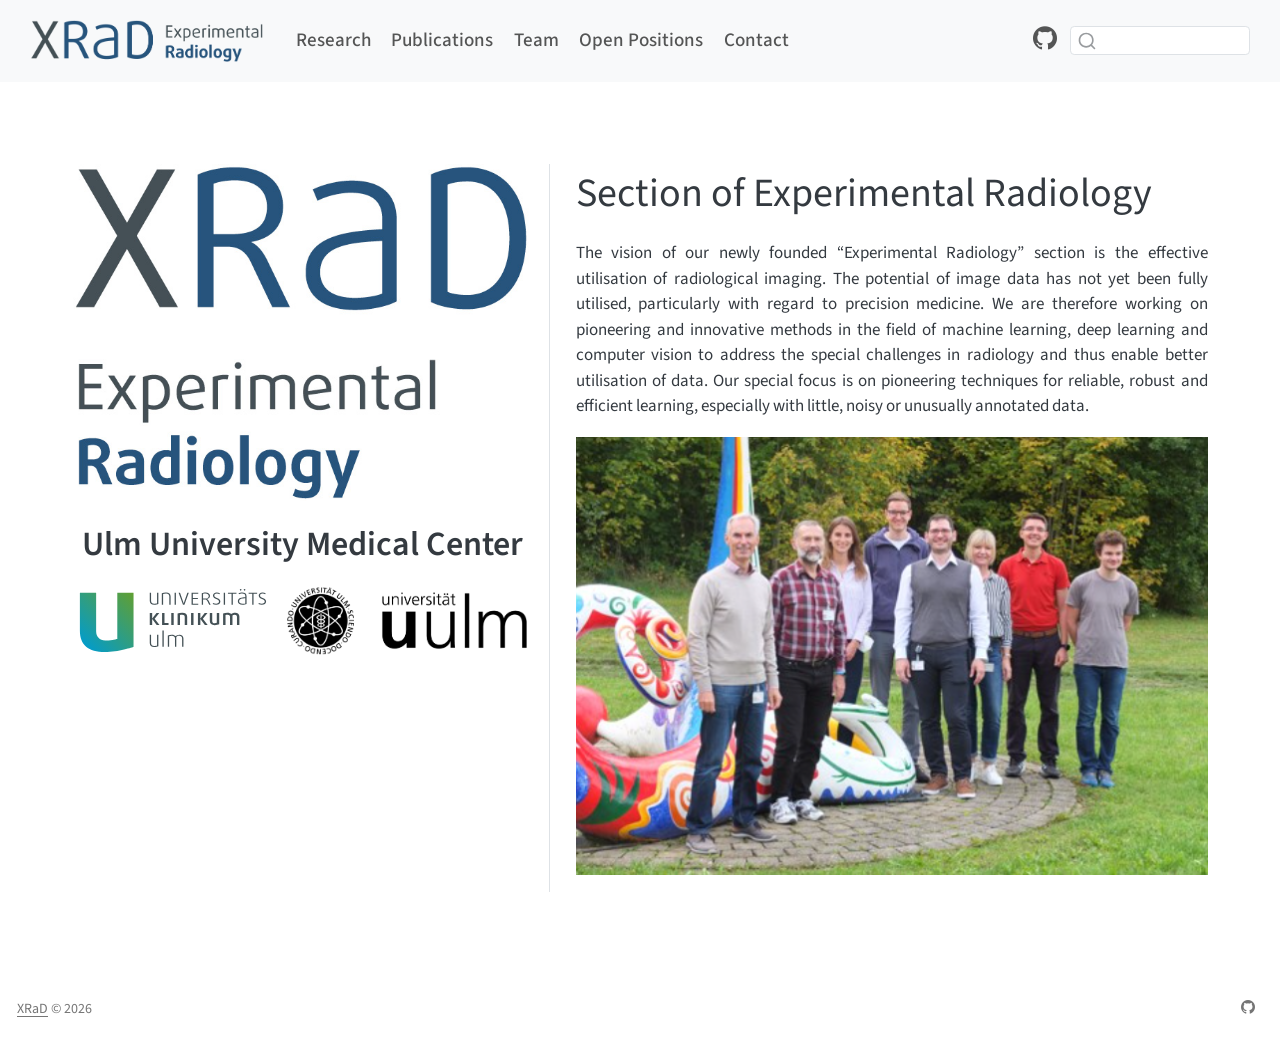
==== docs/index.html @ 1ff3e712 "Initial website" ====
<!DOCTYPE html>
<html xmlns="http://www.w3.org/1999/xhtml" lang="en" xml:lang="en"><head>

<meta charset="utf-8">
<meta name="generator" content="quarto-1.6.42">

<meta name="viewport" content="width=device-width, initial-scale=1.0, user-scalable=yes">

<meta name="author" content="XRaD">
<meta name="description" content="Group Website for the Section of Experimental Radiology from Ulm University Medical Center">

<title>Experimental Radiology</title>
<style>
code{white-space: pre-wrap;}
span.smallcaps{font-variant: small-caps;}
div.columns{display: flex; gap: min(4vw, 1.5em);}
div.column{flex: auto; overflow-x: auto;}
div.hanging-indent{margin-left: 1.5em; text-indent: -1.5em;}
ul.task-list{list-style: none;}
ul.task-list li input[type="checkbox"] {
  width: 0.8em;
  margin: 0 0.8em 0.2em -1em; /* quarto-specific, see https://github.com/quarto-dev/quarto-cli/issues/4556 */ 
  vertical-align: middle;
}
</style>


<script src="site_libs/quarto-nav/quarto-nav.js"></script>
<script src="site_libs/quarto-nav/headroom.min.js"></script>
<script src="site_libs/clipboard/clipboard.min.js"></script>
<script src="site_libs/quarto-search/autocomplete.umd.js"></script>
<script src="site_libs/quarto-search/fuse.min.js"></script>
<script src="site_libs/quarto-search/quarto-search.js"></script>
<meta name="quarto:offset" content="./">
<script src="site_libs/quarto-html/quarto.js"></script>
<script src="site_libs/quarto-html/popper.min.js"></script>
<script src="site_libs/quarto-html/tippy.umd.min.js"></script>
<link href="site_libs/quarto-html/tippy.css" rel="stylesheet">
<link href="site_libs/quarto-html/quarto-syntax-highlighting-2f5df379a58b258e96c21c0638c20c03.css" rel="stylesheet" id="quarto-text-highlighting-styles">
<script src="site_libs/bootstrap/bootstrap.min.js"></script>
<link href="site_libs/bootstrap/bootstrap-icons.css" rel="stylesheet">
<link href="site_libs/bootstrap/bootstrap-0be10a02aa56032eb6fe331f79f59765.min.css" rel="stylesheet" append-hash="true" id="quarto-bootstrap" data-mode="light">
<script id="quarto-search-options" type="application/json">{
  "location": "navbar",
  "copy-button": false,
  "collapse-after": 3,
  "panel-placement": "end",
  "type": "textbox",
  "limit": 50,
  "keyboard-shortcut": [
    "f",
    "/",
    "s"
  ],
  "language": {
    "search-no-results-text": "No results",
    "search-matching-documents-text": "matching documents",
    "search-copy-link-title": "Copy link to search",
    "search-hide-matches-text": "Hide additional matches",
    "search-more-match-text": "more match in this document",
    "search-more-matches-text": "more matches in this document",
    "search-clear-button-title": "Clear",
    "search-text-placeholder": "",
    "search-detached-cancel-button-title": "Cancel",
    "search-submit-button-title": "Submit",
    "search-label": "Search"
  }
}</script>


<link rel="stylesheet" href="styles.css">
<meta property="og:title" content="Experimental Radiology">
<meta property="og:image" content="files/images/XRAD_hoch_E_RGB.jpg">
<meta property="og:site_name" content="Experimental Radiology">
<meta name="twitter:title" content="Experimental Radiology">
<meta name="twitter:image" content="files/images/XRAD_hoch_E_RGB.jpg">
<meta name="twitter:card" content="summary_large_image">
</head>

<body class="nav-fixed">

<div id="quarto-search-results"></div>
  <header id="quarto-header" class="headroom fixed-top">
    <nav class="navbar navbar-expand-lg " data-bs-theme="dark">
      <div class="navbar-container container-fluid">
      <div class="navbar-brand-container mx-auto">
    <a href="./index.html" class="navbar-brand navbar-brand-logo">
    <img src="./files/images/XRAD_quer_E_RGB.png" alt="XRaD group logo" class="navbar-logo">
    </a>
  </div>
            <div id="quarto-search" class="" title="Search"></div>
          <button class="navbar-toggler" type="button" data-bs-toggle="collapse" data-bs-target="#navbarCollapse" aria-controls="navbarCollapse" role="menu" aria-expanded="false" aria-label="Toggle navigation" onclick="if (window.quartoToggleHeadroom) { window.quartoToggleHeadroom(); }">
  <span class="navbar-toggler-icon"></span>
</button>
          <div class="collapse navbar-collapse" id="navbarCollapse">
            <ul class="navbar-nav navbar-nav-scroll me-auto">
  <li class="nav-item">
    <a class="nav-link" href="./research.html"> 
<span class="menu-text">Research</span></a>
  </li>  
  <li class="nav-item">
    <a class="nav-link" href="./publications.html"> 
<span class="menu-text">Publications</span></a>
  </li>  
  <li class="nav-item">
    <a class="nav-link" href="./people.html"> 
<span class="menu-text">Team</span></a>
  </li>  
  <li class="nav-item">
    <a class="nav-link" href="./open_positions.html"> 
<span class="menu-text">Open Positions</span></a>
  </li>  
  <li class="nav-item">
    <a class="nav-link" href="./contact.html"> 
<span class="menu-text">Contact</span></a>
  </li>  
</ul>
            <ul class="navbar-nav navbar-nav-scroll ms-auto">
  <li class="nav-item compact">
    <a class="nav-link" href="https://github.com/XRad-Ulm" target="_blank"> <i class="bi bi-github" role="img">
</i> 
<span class="menu-text"></span></a>
  </li>  
</ul>
          </div> <!-- /navcollapse -->
            <div class="quarto-navbar-tools">
</div>
      </div> <!-- /container-fluid -->
    </nav>
</header>
<!-- content -->
<div id="quarto-content" class="quarto-container page-columns page-rows-contents page-layout-full page-navbar">
<!-- sidebar -->
<!-- margin-sidebar -->
    
<!-- main -->
<main class="content column-page" id="quarto-document-content">




<div class="quarto-about-trestles column-page">
  <div class="about-entity">
    <img src="files/images/XRAD_hoch_E_RGB.jpg" class="about-image
  rounded " style="width: 100%;">
<header id="title-block-header" class="quarto-title-block default">
<div class="quarto-title">
<h1 class="title">Ulm University Medical Center</h1>
</div>
<div class="quarto-title-meta column-page">
  </div>
</header>
    <div class="about-links">
  <a href="https://www.uniklinik-ulm.de/radiologie-diagnostische-und-interventionelle/schwerpunkte-sektionen/sektion-experimentelle-radiologie.html" class="about-link" rel="" target="_blank">
    <i class="bi bi-hospital"></i>
     <span class="about-link-text">Clinic</span>
  </a>
  <a href="https://www.uni-ulm.de/en/" class="about-link" rel="" target="_blank">
    <i class="bi bi-book"></i>
     <span class="about-link-text">University</span>
  </a>
</div>
  </div>
  <div class="about-contents"><div id="hero-heading">
<p><span style="font-size: 40px;">Section of Experimental Radiology</span></p>
<p>The vision of our newly founded “Experimental Radiology” section is the effective utilisation of radiological imaging. The potential of image data has not yet been fully utilised, particularly with regard to precision medicine. We are therefore working on pioneering and innovative methods in the field of machine learning, deep learning and computer vision to address the special challenges in radiology and thus enable better utilisation of data. Our special focus is on pioneering techniques for reliable, robust and efficient learning, especially with little, noisy or unusually annotated data.</p>
<p><img src="files/images/group_photo.png" class="img-fluid" style="width:100.0%"></p>
</div></div>
</div>





</main> <!-- /main -->
<script id="quarto-html-after-body" type="application/javascript">
window.document.addEventListener("DOMContentLoaded", function (event) {
  const toggleBodyColorMode = (bsSheetEl) => {
    const mode = bsSheetEl.getAttribute("data-mode");
    const bodyEl = window.document.querySelector("body");
    if (mode === "dark") {
      bodyEl.classList.add("quarto-dark");
      bodyEl.classList.remove("quarto-light");
    } else {
      bodyEl.classList.add("quarto-light");
      bodyEl.classList.remove("quarto-dark");
    }
  }
  const toggleBodyColorPrimary = () => {
    const bsSheetEl = window.document.querySelector("link#quarto-bootstrap");
    if (bsSheetEl) {
      toggleBodyColorMode(bsSheetEl);
    }
  }
  toggleBodyColorPrimary();  
  const isCodeAnnotation = (el) => {
    for (const clz of el.classList) {
      if (clz.startsWith('code-annotation-')) {                     
        return true;
      }
    }
    return false;
  }
  const onCopySuccess = function(e) {
    // button target
    const button = e.trigger;
    // don't keep focus
    button.blur();
    // flash "checked"
    button.classList.add('code-copy-button-checked');
    var currentTitle = button.getAttribute("title");
    button.setAttribute("title", "Copied!");
    let tooltip;
    if (window.bootstrap) {
      button.setAttribute("data-bs-toggle", "tooltip");
      button.setAttribute("data-bs-placement", "left");
      button.setAttribute("data-bs-title", "Copied!");
      tooltip = new bootstrap.Tooltip(button, 
        { trigger: "manual", 
          customClass: "code-copy-button-tooltip",
          offset: [0, -8]});
      tooltip.show();    
    }
    setTimeout(function() {
      if (tooltip) {
        tooltip.hide();
        button.removeAttribute("data-bs-title");
        button.removeAttribute("data-bs-toggle");
        button.removeAttribute("data-bs-placement");
      }
      button.setAttribute("title", currentTitle);
      button.classList.remove('code-copy-button-checked');
    }, 1000);
    // clear code selection
    e.clearSelection();
  }
  const getTextToCopy = function(trigger) {
      const codeEl = trigger.previousElementSibling.cloneNode(true);
      for (const childEl of codeEl.children) {
        if (isCodeAnnotation(childEl)) {
          childEl.remove();
        }
      }
      return codeEl.innerText;
  }
  const clipboard = new window.ClipboardJS('.code-copy-button:not([data-in-quarto-modal])', {
    text: getTextToCopy
  });
  clipboard.on('success', onCopySuccess);
  if (window.document.getElementById('quarto-embedded-source-code-modal')) {
    const clipboardModal = new window.ClipboardJS('.code-copy-button[data-in-quarto-modal]', {
      text: getTextToCopy,
      container: window.document.getElementById('quarto-embedded-source-code-modal')
    });
    clipboardModal.on('success', onCopySuccess);
  }
    var localhostRegex = new RegExp(/^(?:http|https):\/\/localhost\:?[0-9]*\//);
    var mailtoRegex = new RegExp(/^mailto:/);
      var filterRegex = new RegExp('/' + window.location.host + '/');
    var isInternal = (href) => {
        return filterRegex.test(href) || localhostRegex.test(href) || mailtoRegex.test(href);
    }
    // Inspect non-navigation links and adorn them if external
 	var links = window.document.querySelectorAll('a[href]:not(.nav-link):not(.navbar-brand):not(.toc-action):not(.sidebar-link):not(.sidebar-item-toggle):not(.pagination-link):not(.no-external):not([aria-hidden]):not(.dropdown-item):not(.quarto-navigation-tool):not(.about-link)');
    for (var i=0; i<links.length; i++) {
      const link = links[i];
      if (!isInternal(link.href)) {
        // undo the damage that might have been done by quarto-nav.js in the case of
        // links that we want to consider external
        if (link.dataset.originalHref !== undefined) {
          link.href = link.dataset.originalHref;
        }
          // target, if specified
          link.setAttribute("target", "_blank");
          if (link.getAttribute("rel") === null) {
            link.setAttribute("rel", "noopener");
          }
      }
    }
  function tippyHover(el, contentFn, onTriggerFn, onUntriggerFn) {
    const config = {
      allowHTML: true,
      maxWidth: 500,
      delay: 100,
      arrow: false,
      appendTo: function(el) {
          return el.parentElement;
      },
      interactive: true,
      interactiveBorder: 10,
      theme: 'quarto',
      placement: 'bottom-start',
    };
    if (contentFn) {
      config.content = contentFn;
    }
    if (onTriggerFn) {
      config.onTrigger = onTriggerFn;
    }
    if (onUntriggerFn) {
      config.onUntrigger = onUntriggerFn;
    }
    window.tippy(el, config); 
  }
  const noterefs = window.document.querySelectorAll('a[role="doc-noteref"]');
  for (var i=0; i<noterefs.length; i++) {
    const ref = noterefs[i];
    tippyHover(ref, function() {
      // use id or data attribute instead here
      let href = ref.getAttribute('data-footnote-href') || ref.getAttribute('href');
      try { href = new URL(href).hash; } catch {}
      const id = href.replace(/^#\/?/, "");
      const note = window.document.getElementById(id);
      if (note) {
        return note.innerHTML;
      } else {
        return "";
      }
    });
  }
  const xrefs = window.document.querySelectorAll('a.quarto-xref');
  const processXRef = (id, note) => {
    // Strip column container classes
    const stripColumnClz = (el) => {
      el.classList.remove("page-full", "page-columns");
      if (el.children) {
        for (const child of el.children) {
          stripColumnClz(child);
        }
      }
    }
    stripColumnClz(note)
    if (id === null || id.startsWith('sec-')) {
      // Special case sections, only their first couple elements
      const container = document.createElement("div");
      if (note.children && note.children.length > 2) {
        container.appendChild(note.children[0].cloneNode(true));
        for (let i = 1; i < note.children.length; i++) {
          const child = note.children[i];
          if (child.tagName === "P" && child.innerText === "") {
            continue;
          } else {
            container.appendChild(child.cloneNode(true));
            break;
          }
        }
        if (window.Quarto?.typesetMath) {
          window.Quarto.typesetMath(container);
        }
        return container.innerHTML
      } else {
        if (window.Quarto?.typesetMath) {
          window.Quarto.typesetMath(note);
        }
        return note.innerHTML;
      }
    } else {
      // Remove any anchor links if they are present
      const anchorLink = note.querySelector('a.anchorjs-link');
      if (anchorLink) {
        anchorLink.remove();
      }
      if (window.Quarto?.typesetMath) {
        window.Quarto.typesetMath(note);
      }
      if (note.classList.contains("callout")) {
        return note.outerHTML;
      } else {
        return note.innerHTML;
      }
    }
  }
  for (var i=0; i<xrefs.length; i++) {
    const xref = xrefs[i];
    tippyHover(xref, undefined, function(instance) {
      instance.disable();
      let url = xref.getAttribute('href');
      let hash = undefined; 
      if (url.startsWith('#')) {
        hash = url;
      } else {
        try { hash = new URL(url).hash; } catch {}
      }
      if (hash) {
        const id = hash.replace(/^#\/?/, "");
        const note = window.document.getElementById(id);
        if (note !== null) {
          try {
            const html = processXRef(id, note.cloneNode(true));
            instance.setContent(html);
          } finally {
            instance.enable();
            instance.show();
          }
        } else {
          // See if we can fetch this
          fetch(url.split('#')[0])
          .then(res => res.text())
          .then(html => {
            const parser = new DOMParser();
            const htmlDoc = parser.parseFromString(html, "text/html");
            const note = htmlDoc.getElementById(id);
            if (note !== null) {
              const html = processXRef(id, note);
              instance.setContent(html);
            } 
          }).finally(() => {
            instance.enable();
            instance.show();
          });
        }
      } else {
        // See if we can fetch a full url (with no hash to target)
        // This is a special case and we should probably do some content thinning / targeting
        fetch(url)
        .then(res => res.text())
        .then(html => {
          const parser = new DOMParser();
          const htmlDoc = parser.parseFromString(html, "text/html");
          const note = htmlDoc.querySelector('main.content');
          if (note !== null) {
            // This should only happen for chapter cross references
            // (since there is no id in the URL)
            // remove the first header
            if (note.children.length > 0 && note.children[0].tagName === "HEADER") {
              note.children[0].remove();
            }
            const html = processXRef(null, note);
            instance.setContent(html);
          } 
        }).finally(() => {
          instance.enable();
          instance.show();
        });
      }
    }, function(instance) {
    });
  }
      let selectedAnnoteEl;
      const selectorForAnnotation = ( cell, annotation) => {
        let cellAttr = 'data-code-cell="' + cell + '"';
        let lineAttr = 'data-code-annotation="' +  annotation + '"';
        const selector = 'span[' + cellAttr + '][' + lineAttr + ']';
        return selector;
      }
      const selectCodeLines = (annoteEl) => {
        const doc = window.document;
        const targetCell = annoteEl.getAttribute("data-target-cell");
        const targetAnnotation = annoteEl.getAttribute("data-target-annotation");
        const annoteSpan = window.document.querySelector(selectorForAnnotation(targetCell, targetAnnotation));
        const lines = annoteSpan.getAttribute("data-code-lines").split(",");
        const lineIds = lines.map((line) => {
          return targetCell + "-" + line;
        })
        let top = null;
        let height = null;
        let parent = null;
        if (lineIds.length > 0) {
            //compute the position of the single el (top and bottom and make a div)
            const el = window.document.getElementById(lineIds[0]);
            top = el.offsetTop;
            height = el.offsetHeight;
            parent = el.parentElement.parentElement;
          if (lineIds.length > 1) {
            const lastEl = window.document.getElementById(lineIds[lineIds.length - 1]);
            const bottom = lastEl.offsetTop + lastEl.offsetHeight;
            height = bottom - top;
          }
          if (top !== null && height !== null && parent !== null) {
            // cook up a div (if necessary) and position it 
            let div = window.document.getElementById("code-annotation-line-highlight");
            if (div === null) {
              div = window.document.createElement("div");
              div.setAttribute("id", "code-annotation-line-highlight");
              div.style.position = 'absolute';
              parent.appendChild(div);
            }
            div.style.top = top - 2 + "px";
            div.style.height = height + 4 + "px";
            div.style.left = 0;
            let gutterDiv = window.document.getElementById("code-annotation-line-highlight-gutter");
            if (gutterDiv === null) {
              gutterDiv = window.document.createElement("div");
              gutterDiv.setAttribute("id", "code-annotation-line-highlight-gutter");
              gutterDiv.style.position = 'absolute';
              const codeCell = window.document.getElementById(targetCell);
              const gutter = codeCell.querySelector('.code-annotation-gutter');
              gutter.appendChild(gutterDiv);
            }
            gutterDiv.style.top = top - 2 + "px";
            gutterDiv.style.height = height + 4 + "px";
          }
          selectedAnnoteEl = annoteEl;
        }
      };
      const unselectCodeLines = () => {
        const elementsIds = ["code-annotation-line-highlight", "code-annotation-line-highlight-gutter"];
        elementsIds.forEach((elId) => {
          const div = window.document.getElementById(elId);
          if (div) {
            div.remove();
          }
        });
        selectedAnnoteEl = undefined;
      };
        // Handle positioning of the toggle
    window.addEventListener(
      "resize",
      throttle(() => {
        elRect = undefined;
        if (selectedAnnoteEl) {
          selectCodeLines(selectedAnnoteEl);
        }
      }, 10)
    );
    function throttle(fn, ms) {
    let throttle = false;
    let timer;
      return (...args) => {
        if(!throttle) { // first call gets through
            fn.apply(this, args);
            throttle = true;
        } else { // all the others get throttled
            if(timer) clearTimeout(timer); // cancel #2
            timer = setTimeout(() => {
              fn.apply(this, args);
              timer = throttle = false;
            }, ms);
        }
      };
    }
      // Attach click handler to the DT
      const annoteDls = window.document.querySelectorAll('dt[data-target-cell]');
      for (const annoteDlNode of annoteDls) {
        annoteDlNode.addEventListener('click', (event) => {
          const clickedEl = event.target;
          if (clickedEl !== selectedAnnoteEl) {
            unselectCodeLines();
            const activeEl = window.document.querySelector('dt[data-target-cell].code-annotation-active');
            if (activeEl) {
              activeEl.classList.remove('code-annotation-active');
            }
            selectCodeLines(clickedEl);
            clickedEl.classList.add('code-annotation-active');
          } else {
            // Unselect the line
            unselectCodeLines();
            clickedEl.classList.remove('code-annotation-active');
          }
        });
      }
  const findCites = (el) => {
    const parentEl = el.parentElement;
    if (parentEl) {
      const cites = parentEl.dataset.cites;
      if (cites) {
        return {
          el,
          cites: cites.split(' ')
        };
      } else {
        return findCites(el.parentElement)
      }
    } else {
      return undefined;
    }
  };
  var bibliorefs = window.document.querySelectorAll('a[role="doc-biblioref"]');
  for (var i=0; i<bibliorefs.length; i++) {
    const ref = bibliorefs[i];
    const citeInfo = findCites(ref);
    if (citeInfo) {
      tippyHover(citeInfo.el, function() {
        var popup = window.document.createElement('div');
        citeInfo.cites.forEach(function(cite) {
          var citeDiv = window.document.createElement('div');
          citeDiv.classList.add('hanging-indent');
          citeDiv.classList.add('csl-entry');
          var biblioDiv = window.document.getElementById('ref-' + cite);
          if (biblioDiv) {
            citeDiv.innerHTML = biblioDiv.innerHTML;
          }
          popup.appendChild(citeDiv);
        });
        return popup.innerHTML;
      });
    }
  }
});
</script>
</div> <!-- /content -->
<footer class="footer">
  <div class="nav-footer">
    <div class="nav-footer-left">
<a href="https://github.com/XRad-Ulm">XRaD</a> ©
<script>document.write(new Date().getFullYear())</script>
</div>   
    <div class="nav-footer-center">
      &nbsp;
    </div>
    <div class="nav-footer-right">
      <ul class="footer-items list-unstyled">
    <li class="nav-item compact">
    <a class="nav-link" href="https://github.com/XRad-Ulm" target="_blank">
      <i class="bi bi-github" role="img">
</i> 
    </a>
  </li>  
</ul>
    </div>
  </div>
</footer>




</body></html>
---- docs/site_libs/quarto-html/tippy.css ----
.tippy-box[data-animation=fade][data-state=hidden]{opacity:0}[data-tippy-root]{max-width:calc(100vw - 10px)}.tippy-box{position:relative;background-color:#333;color:#fff;border-radius:4px;font-size:14px;line-height:1.4;white-space:normal;outline:0;transition-property:transform,visibility,opacity}.tippy-box[data-placement^=top]>.tippy-arrow{bottom:0}.tippy-box[data-placement^=top]>.tippy-arrow:before{bottom:-7px;left:0;border-width:8px 8px 0;border-top-color:initial;transform-origin:center top}.tippy-box[data-placement^=bottom]>.tippy-arrow{top:0}.tippy-box[data-placement^=bottom]>.tippy-arrow:before{top:-7px;left:0;border-width:0 8px 8px;border-bottom-color:initial;transform-origin:center bottom}.tippy-box[data-placement^=left]>.tippy-arrow{right:0}.tippy-box[data-placement^=left]>.tippy-arrow:before{border-width:8px 0 8px 8px;border-left-color:initial;right:-7px;transform-origin:center left}.tippy-box[data-placement^=right]>.tippy-arrow{left:0}.tippy-box[data-placement^=right]>.tippy-arrow:before{left:-7px;border-width:8px 8px 8px 0;border-right-color:initial;transform-origin:center right}.tippy-box[data-inertia][data-state=visible]{transition-timing-function:cubic-bezier(.54,1.5,.38,1.11)}.tippy-arrow{width:16px;height:16px;color:#333}.tippy-arrow:before{content:"";position:absolute;border-color:transparent;border-style:solid}.tippy-content{position:relative;padding:5px 9px;z-index:1}
---- docs/site_libs/quarto-html/quarto-syntax-highlighting-2f5df379a58b258e96c21c0638c20c03.css ----
/* quarto syntax highlight colors */
:root {
  --quarto-hl-ot-color: #003B4F;
  --quarto-hl-at-color: #657422;
  --quarto-hl-ss-color: #20794D;
  --quarto-hl-an-color: #5E5E5E;
  --quarto-hl-fu-color: #4758AB;
  --quarto-hl-st-color: #20794D;
  --quarto-hl-cf-color: #003B4F;
  --quarto-hl-op-color: #5E5E5E;
  --quarto-hl-er-color: #AD0000;
  --quarto-hl-bn-color: #AD0000;
  --quarto-hl-al-color: #AD0000;
  --quarto-hl-va-color: #111111;
  --quarto-hl-bu-color: inherit;
  --quarto-hl-ex-color: inherit;
  --quarto-hl-pp-color: #AD0000;
  --quarto-hl-in-color: #5E5E5E;
  --quarto-hl-vs-color: #20794D;
  --quarto-hl-wa-color: #5E5E5E;
  --quarto-hl-do-color: #5E5E5E;
  --quarto-hl-im-color: #00769E;
  --quarto-hl-ch-color: #20794D;
  --quarto-hl-dt-color: #AD0000;
  --quarto-hl-fl-color: #AD0000;
  --quarto-hl-co-color: #5E5E5E;
  --quarto-hl-cv-color: #5E5E5E;
  --quarto-hl-cn-color: #8f5902;
  --quarto-hl-sc-color: #5E5E5E;
  --quarto-hl-dv-color: #AD0000;
  --quarto-hl-kw-color: #003B4F;
}

/* other quarto variables */
:root {
  --quarto-font-monospace: SFMono-Regular, Menlo, Monaco, Consolas, "Liberation Mono", "Courier New", monospace;
}

pre > code.sourceCode > span {
  color: #003B4F;
}

code span {
  color: #003B4F;
}

code.sourceCode > span {
  color: #003B4F;
}

div.sourceCode,
div.sourceCode pre.sourceCode {
  color: #003B4F;
}

code span.ot {
  color: #003B4F;
  font-style: inherit;
}

code span.at {
  color: #657422;
  font-style: inherit;
}

code span.ss {
  color: #20794D;
  font-style: inherit;
}

code span.an {
  color: #5E5E5E;
  font-style: inherit;
}

code span.fu {
  color: #4758AB;
  font-style: inherit;
}

code span.st {
  color: #20794D;
  font-style: inherit;
}

code span.cf {
  color: #003B4F;
  font-weight: bold;
  font-style: inherit;
}

code span.op {
  color: #5E5E5E;
  font-style: inherit;
}

code span.er {
  color: #AD0000;
  font-style: inherit;
}

code span.bn {
  color: #AD0000;
  font-style: inherit;
}

code span.al {
  color: #AD0000;
  font-style: inherit;
}

code span.va {
  color: #111111;
  font-style: inherit;
}

code span.bu {
  font-style: inherit;
}

code span.ex {
  font-style: inherit;
}

code span.pp {
  color: #AD0000;
  font-style: inherit;
}

code span.in {
  color: #5E5E5E;
  font-style: inherit;
}

code span.vs {
  color: #20794D;
  font-style: inherit;
}

code span.wa {
  color: #5E5E5E;
  font-style: italic;
}

code span.do {
  color: #5E5E5E;
  font-style: italic;
}

code span.im {
  color: #00769E;
  font-style: inherit;
}

code span.ch {
  color: #20794D;
  font-style: inherit;
}

code span.dt {
  color: #AD0000;
  font-style: inherit;
}

code span.fl {
  color: #AD0000;
  font-style: inherit;
}

code span.co {
  color: #5E5E5E;
  font-style: inherit;
}

code span.cv {
  color: #5E5E5E;
  font-style: italic;
}

code span.cn {
  color: #8f5902;
  font-style: inherit;
}

code span.sc {
  color: #5E5E5E;
  font-style: inherit;
}

code span.dv {
  color: #AD0000;
  font-style: inherit;
}

code span.kw {
  color: #003B4F;
  font-weight: bold;
  font-style: inherit;
}

.prevent-inlining {
  content: "</";
}

/*# sourceMappingURL=35eb38a806ee71ea6d2563be2308c832.css.map */
---- docs/styles.css ----
/* css styles */

/* Navbar sizing: bigger overall, logo bigger than text */
#quarto-header .navbar {
  padding-top: 0.85rem;
  padding-bottom: 0.85rem;
}

#quarto-header .navbar-logo {
  max-height: 42px !important;
  min-height: 32px !important;
  width: auto;
}

#quarto-header .navbar-nav .nav-link {
  font-size: 1.12rem;
  font-weight: 500;
  padding-top: 0.5rem;
  padding-bottom: 0.5rem;
}

#quarto-header .navbar-nav-scroll.ms-auto .bi {
  font-size: 1.4rem;
}

#quarto-header .quarto-navbar-tools .bi {
  font-size: 1.15rem;
}

/* Homepage hero: justify the intro paragraph so lines align evenly */
#hero-heading > p {
  text-align: justify;
  text-justify: inter-word;
}

/* Homepage hero: bigger Clinic / University links */
.quarto-about-trestles .about-link {
  font-size: 1.05rem;
  padding: 0.6em 1em;
}

.quarto-about-trestles .about-link i.bi {
  font-size: 1.35rem;
  margin-right: 0.35em;
}

/* Homepage hero: swap the Clinic / University icon+text pills for the
   actual affiliation logos, scoped by href. */
.about-entity a.about-link[href*="uniklinik-ulm.de"],
.about-entity a.about-link[href*="uni-ulm.de/en"] {
  border: none;
  padding: 0.3em 0.2em;
}

.about-entity a.about-link[href*="uniklinik-ulm.de"] i.bi,
.about-entity a.about-link[href*="uniklinik-ulm.de"] .about-link-text,
.about-entity a.about-link[href*="uni-ulm.de/en"] i.bi,
.about-entity a.about-link[href*="uni-ulm.de/en"] .about-link-text {
  display: none;
}

.about-entity a.about-link[href*="uniklinik-ulm.de"]::before {
  content: "";
  display: inline-block;
  width: 190px;
  height: 68px;
  background-image: url("files/images/Universitätsklinikum_Ulm_logo.svg");
  background-repeat: no-repeat;
  background-position: left center;
  background-size: contain;
}

.about-entity a.about-link[href*="uni-ulm.de/en"]::before {
  content: "";
  display: inline-block;
  width: 240px;
  height: 68px;
  background-image: url("files/images/Logo_uulm_Vorlage_100mm_schwarz.webp");
  background-repeat: no-repeat;
  background-position: left center;
  background-size: contain;
}

.about-entity a.about-link[href*="uniklinik-ulm.de"]:hover::before,
.about-entity a.about-link[href*="uni-ulm.de/en"]:hover::before {
  opacity: 0.75;
}

/* Team page cards */
.team-card {
  text-align: center;
  margin-bottom: 2rem;
  padding: 1.25rem 1rem;
  border-radius: 0.75rem;
  box-shadow: 0 2px 10px rgba(0, 0, 0, 0.1);
  transition: box-shadow 0.2s ease;
}

.team-card:hover {
  box-shadow: 0 6px 18px rgba(0, 0, 0, 0.16);
}

.team-card p {
  margin-bottom: 0.2rem;
}

.team-card img {
  width: 100%;
  aspect-ratio: 1 / 1;
  object-fit: cover;
  border-radius: 0.5rem;
  margin-bottom: 0.35rem;
}

.team-name {
  display: block;
  font-size: 1.35rem;
  font-weight: 700;
}

.team-role {
  display: block;
  font-size: 0.9rem;
  font-weight: 400;
  color: #6c757d;
  text-transform: uppercase;
  letter-spacing: 0.03em;
}

.team-card p:last-child {
  font-size: 1.25rem;
  margin-bottom: 0;
}

.team-card p:last-child a {
  display: inline-block;
  margin: 0 0.4rem;
  color: inherit;
  text-decoration: none;
}

.team-card p:last-child a:hover {
  color: #2780e3;
}

/* Research page cards */
.research-intro {
  display: block;
  font-size: 1.1rem;
  color: #495057;
  margin-bottom: 2rem;
  max-width: 60rem;
}

.research-card {
  margin-bottom: 2rem;
  padding: 1.25rem;
  border-radius: 0.75rem;
  box-shadow: 0 2px 10px rgba(0, 0, 0, 0.1);
  transition: box-shadow 0.2s ease;
}

.research-card:hover {
  box-shadow: 0 6px 18px rgba(0, 0, 0, 0.16);
}

.research-card img {
  width: 100%;
  aspect-ratio: 16 / 9;
  object-fit: cover;
  border-radius: 0.5rem;
  margin-bottom: 0.75rem;
}

/* Diagrams: show the whole image inside the 16:9 frame instead of cropping */
.research-card img.img-contain {
  object-fit: contain;
  background-color: #fff;
}

/* Wide diagrams: keep their natural shape so there is no empty space around them */
.research-card img.img-wide {
  aspect-ratio: auto;
}

/* One project per row. Wide diagrams span the full card width with the
   text below; Luisa's near-square diagram sits left of the text instead. */
.research-card {
  padding: 1.5rem;
}

.research-card img.img-wide {
  margin-bottom: 1.25rem;
}

@media (min-width: 992px) {
  .research-card:has(img.img-contain) {
    display: grid;
    grid-template-columns: 5fr 7fr;
    gap: 2rem;
    align-items: center;
  }

  .research-card:has(img.img-contain) > p:first-child,
  .research-card img.img-contain {
    margin-bottom: 0;
  }

  .research-card img.img-contain {
    aspect-ratio: auto;
    max-height: 460px;
  }
}

.research-card img {
  cursor: zoom-in;
}

.research-card h3 {
  font-size: 1.2rem;
  margin-bottom: 0.5rem;
}

.research-desc {
  display: block;
  color: #495057;
  margin-bottom: 0.75rem;
}

.badge {
  display: inline-block;
  background-color: #eef2f7;
  color: #495057;
  font-size: 0.78rem;
  font-weight: 600;
  padding: 0.25rem 0.6rem;
  border-radius: 999px;
  margin: 0 0.3rem 0.3rem 0;
}

.research-responsible {
  display: block;
  font-size: 0.9rem;
  color: #6c757d;
  margin-top: 0.5rem;
}

.research-responsible a {
  color: inherit;
  text-decoration: underline;
}

/* Publications page */
.pub-note {
  display: block;
  font-size: 1rem;
  color: #6c757d;
  margin-bottom: 1rem;
}

h2.pub-year {
  font-size: 1.8rem;
  font-weight: 800;
  margin-top: 1.25rem;
  margin-bottom: 1rem;
  padding-bottom: 0.4rem;
  border-bottom: 3px solid #2780e3;
  display: inline-block;
}

section.level2 + section.level2 > h2.pub-year {
  margin-top: 2.5rem;
}

.pub-entry {
  padding: 1.1rem 0;
  border-bottom: 1px solid rgba(0, 0, 0, 0.08);
  transition: padding-left 0.15s ease, border-left-color 0.15s ease;
  border-left: 3px solid transparent;
}

.pub-entry p {
  margin-bottom: 0;
}

.pub-entry:hover {
  padding-left: 0.75rem;
  border-left-color: #2780e3;
}

.pub-title {
  display: block;
  font-size: 1.25rem;
  font-weight: 700;
  line-height: 1.4;
  margin-bottom: 0.35rem;
}

.pub-title a {
  color: #212529;
  text-decoration: none;
}

.pub-title a:hover {
  color: #2780e3;
  text-decoration: underline;
}

.pub-authors {
  display: block;
  font-size: 1.03rem;
  color: #6c757d;
  margin-bottom: 0.3rem;
}

.pub-authors strong {
  color: #2780e3;
  font-weight: 600;
}

.pub-venue {
  display: block;
  font-size: 1rem;
  font-style: italic;
  font-weight: 500;
  color: #495057;
  margin-bottom: 0.55rem;
}

.pub-links a {
  display: inline-block;
  font-size: 0.88rem;
  font-weight: 600;
  padding: 0.2rem 0.65rem;
  margin-right: 0.4rem;
  border-radius: 999px;
  background-color: #eef2f7;
  color: #2780e3;
  text-decoration: none;
}

.pub-links a:hover {
  background-color: #2780e3;
  color: #fff;
}

/* Award badge under the venue line */
.pub-award {
  display: inline-block;
  font-size: 0.88rem;
  font-weight: 600;
  color: #9a6700;
  background-color: #fff4d6;
  padding: 0.2rem 0.7rem;
  border-radius: 999px;
  margin: 0 0.4rem 0.45rem 0;
}

.pub-award .fa-trophy {
  color: #d4a017;
  margin-right: 0.3rem;
}

/* "Oral" / "Early Accept" inside the venue line */
.pub-highlight {
  font-style: normal;
  font-weight: 700;
  color: #212529;
}
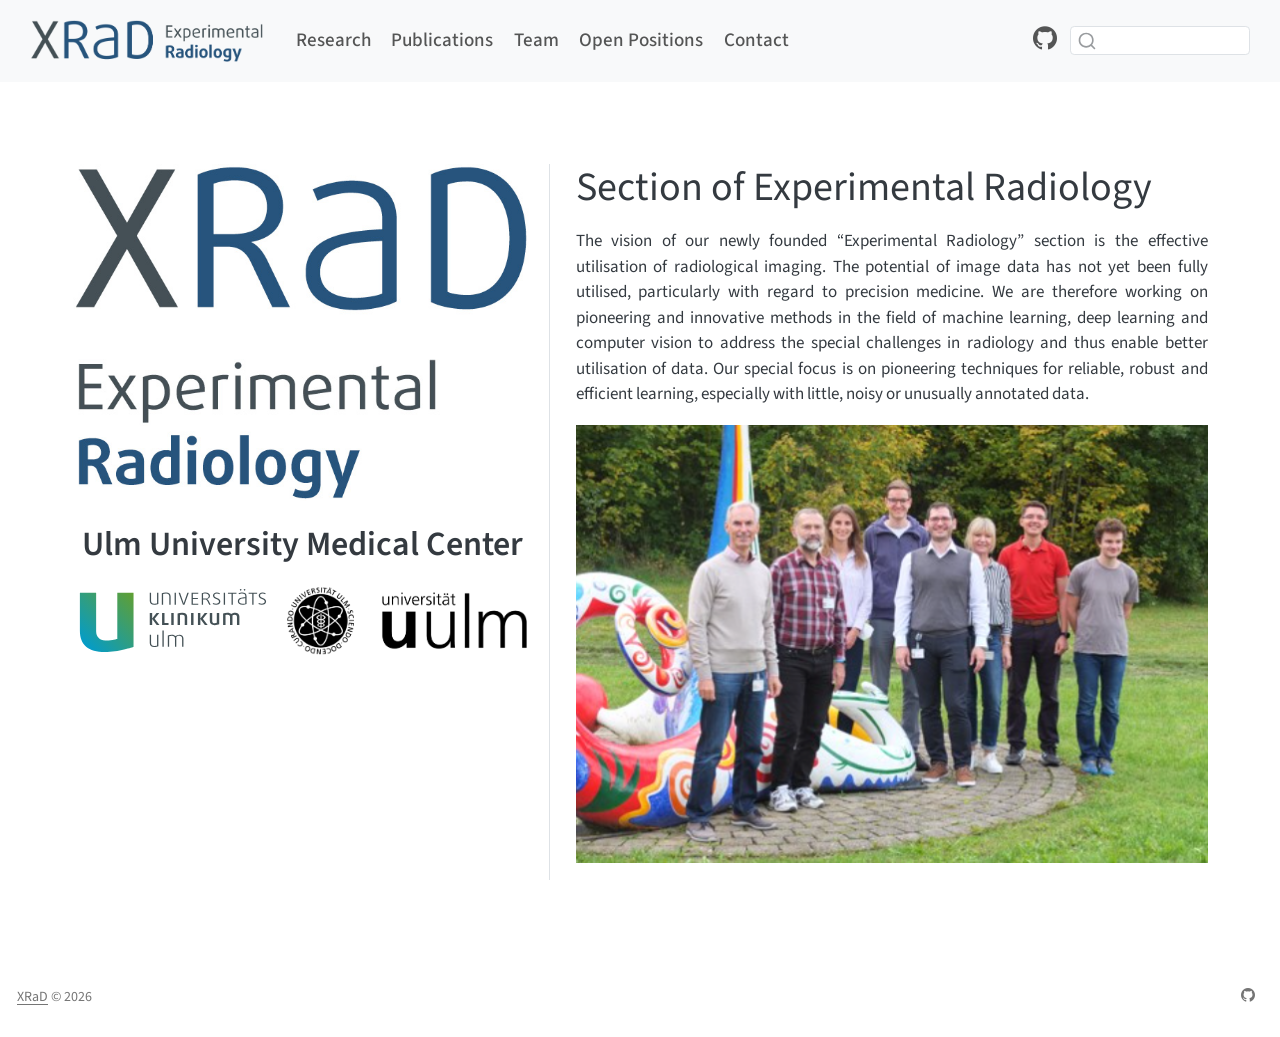
==== commit 9e7d37f8: "Fix homepage title layout on phones Co-Authored-By: Claude Opus 5.5 <noreply@anthropic.com>" ====
--- a/docs/index.html
+++ b/docs/index.html
@@ -162,7 +162,7 @@
 </div>
   </div>
   <div class="about-contents"><div id="hero-heading">
-<p><span style="font-size: 40px;">Section of Experimental Radiology</span></p>
+<p><span class="hero-title">Section of Experimental Radiology</span></p>
 <p>The vision of our newly founded “Experimental Radiology” section is the effective utilisation of radiological imaging. The potential of image data has not yet been fully utilised, particularly with regard to precision medicine. We are therefore working on pioneering and innovative methods in the field of machine learning, deep learning and computer vision to address the special challenges in radiology and thus enable better utilisation of data. Our special focus is on pioneering techniques for reliable, robust and efficient learning, especially with little, noisy or unusually annotated data.</p>
 <p><img src="files/images/group_photo.png" class="img-fluid" style="width:100.0%"></p>
 </div></div>
--- a/docs/styles.css
+++ b/docs/styles.css
@@ -31,6 +31,22 @@
 #hero-heading > p {
   text-align: justify;
   text-justify: inter-word;
+}
+
+/* Homepage hero title: never justified, scales down on phones */
+#hero-heading .hero-title {
+  display: block;
+  text-align: left;
+  font-size: clamp(1.9rem, 6vw, 40px);
+  line-height: 1.2;
+  margin-bottom: 0.25rem;
+}
+
+/* Phones: justified text leaves big gaps on narrow lines */
+@media (max-width: 575.98px) {
+  #hero-heading > p {
+    text-align: left;
+  }
 }
 
 /* Homepage hero: bigger Clinic / University links */
@@ -367,3 +383,24 @@
   font-weight: 700;
   color: #212529;
 }
+
+/* Contact page */
+.contact-address {
+  line-height: 1.6;
+  margin-bottom: 1.5rem;
+}
+
+.contact-map {
+  display: block;
+  width: 100%;
+  max-width: 600px;
+  height: 300px;
+}
+
+/* Phones: smaller navbar logo so the full "Experimental Radiology" fits */
+@media (max-width: 575.98px) {
+  #quarto-header .navbar-logo {
+    max-height: 30px !important;
+    min-height: 0 !important;
+  }
+}
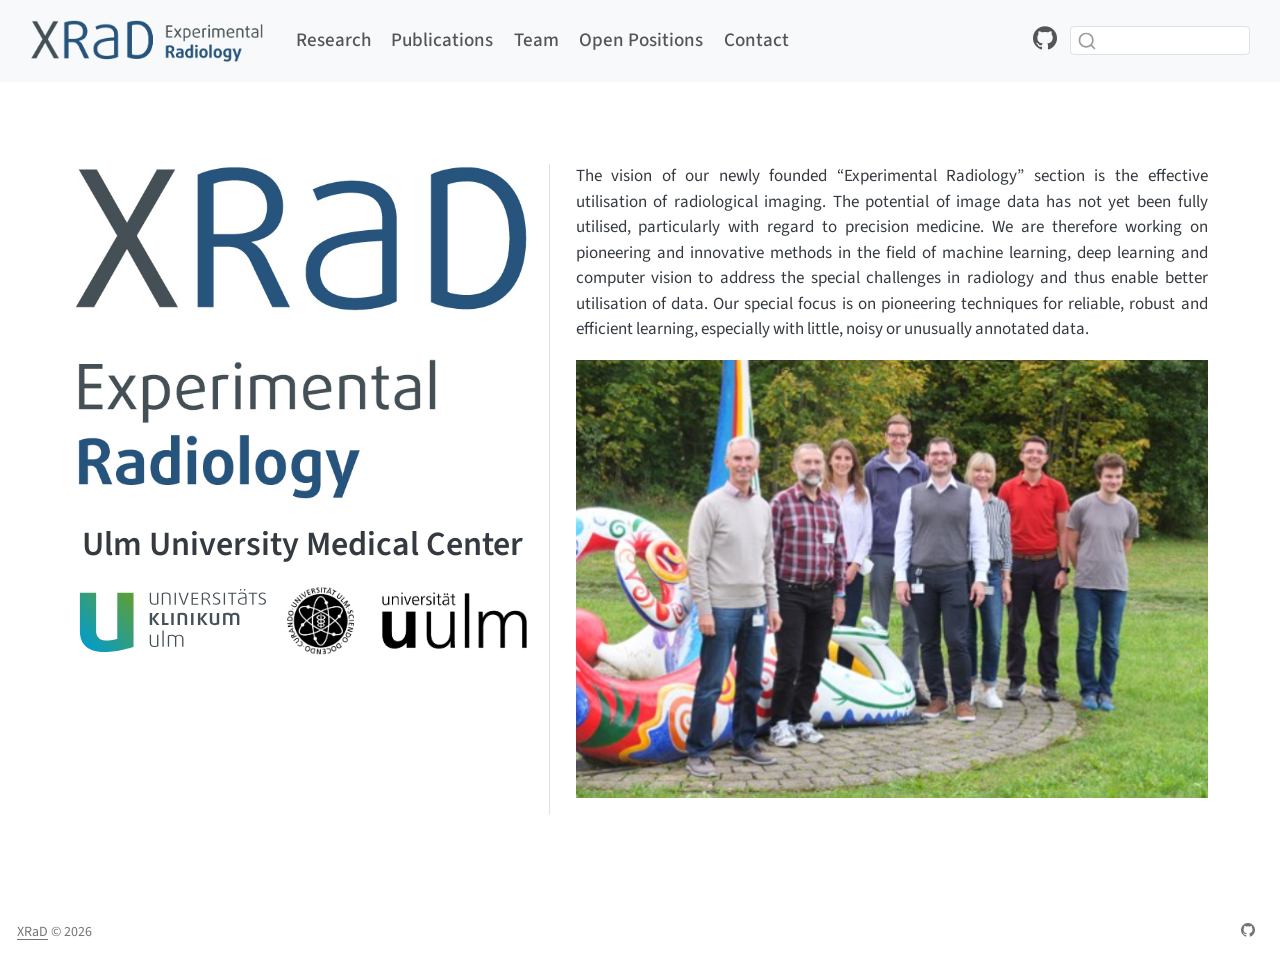
==== commit e5440498: "Remove homepage section title Co-Authored-By: Claude Opus 5.5 <noreply@anthropic.com>" ====
--- a/docs/index.html
+++ b/docs/index.html
@@ -162,7 +162,6 @@
 </div>
   </div>
   <div class="about-contents"><div id="hero-heading">
-<p><span class="hero-title">Section of Experimental Radiology</span></p>
 <p>The vision of our newly founded “Experimental Radiology” section is the effective utilisation of radiological imaging. The potential of image data has not yet been fully utilised, particularly with regard to precision medicine. We are therefore working on pioneering and innovative methods in the field of machine learning, deep learning and computer vision to address the special challenges in radiology and thus enable better utilisation of data. Our special focus is on pioneering techniques for reliable, robust and efficient learning, especially with little, noisy or unusually annotated data.</p>
 <p><img src="files/images/group_photo.png" class="img-fluid" style="width:100.0%"></p>
 </div></div>
--- a/docs/styles.css
+++ b/docs/styles.css
@@ -31,15 +31,6 @@
 #hero-heading > p {
   text-align: justify;
   text-justify: inter-word;
-}
-
-/* Homepage hero title: never justified, scales down on phones */
-#hero-heading .hero-title {
-  display: block;
-  text-align: left;
-  font-size: clamp(1.9rem, 6vw, 40px);
-  line-height: 1.2;
-  margin-bottom: 0.25rem;
 }
 
 /* Phones: justified text leaves big gaps on narrow lines */
@@ -404,3 +395,36 @@
     min-height: 0 !important;
   }
 }
+
+/* Phones: tighter card spacing; two team members per row */
+@media (max-width: 575.98px) {
+  .research-card,
+  .team-card {
+    margin-bottom: 0;
+  }
+
+  .research-card {
+    padding: 1rem;
+  }
+
+  .team-card {
+    padding: 0.75rem 0.5rem;
+  }
+
+  .team-name {
+    font-size: 1.05rem;
+    line-height: 1.25;
+  }
+
+  .team-role {
+    font-size: 0.72rem;
+  }
+
+  .team-card p:last-child {
+    font-size: 1.05rem;
+  }
+
+  .team-card p:last-child a {
+    margin: 0 0.25rem;
+  }
+}
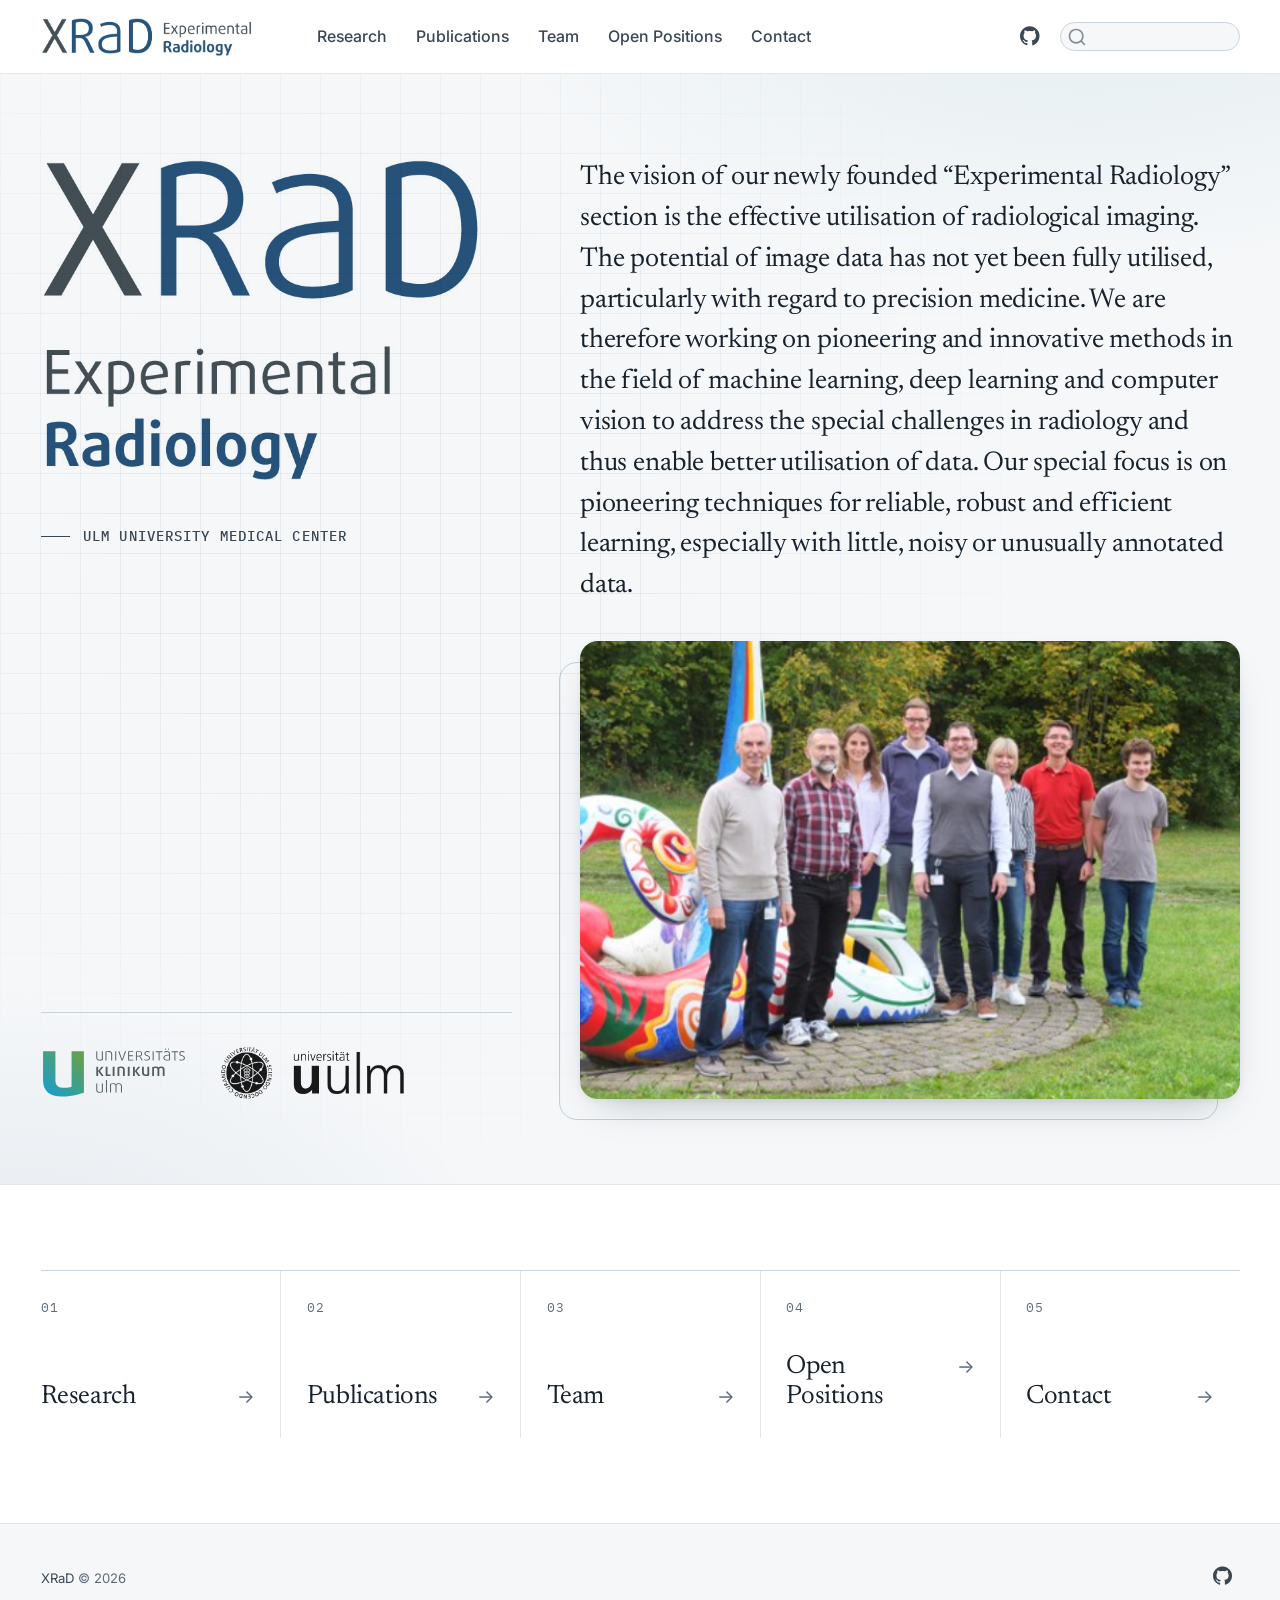
==== commit 8b251fa5: "add missing papers and authors and improve the visual layout" ====
--- a/docs/index.html
+++ b/docs/index.html
@@ -35,11 +35,12 @@
 <script src="site_libs/quarto-html/quarto.js"></script>
 <script src="site_libs/quarto-html/popper.min.js"></script>
 <script src="site_libs/quarto-html/tippy.umd.min.js"></script>
+<script src="site_libs/quarto-html/anchor.min.js"></script>
 <link href="site_libs/quarto-html/tippy.css" rel="stylesheet">
-<link href="site_libs/quarto-html/quarto-syntax-highlighting-2f5df379a58b258e96c21c0638c20c03.css" rel="stylesheet" id="quarto-text-highlighting-styles">
+<link href="site_libs/quarto-html/quarto-syntax-highlighting-f1ecb053a10f5b9a1a6aecac85bd9925.css" rel="stylesheet" id="quarto-text-highlighting-styles">
 <script src="site_libs/bootstrap/bootstrap.min.js"></script>
 <link href="site_libs/bootstrap/bootstrap-icons.css" rel="stylesheet">
-<link href="site_libs/bootstrap/bootstrap-0be10a02aa56032eb6fe331f79f59765.min.css" rel="stylesheet" append-hash="true" id="quarto-bootstrap" data-mode="light">
+<link href="site_libs/bootstrap/bootstrap-2dcc1a31c913ac4f648904e2441b1ff9.min.css" rel="stylesheet" append-hash="true" id="quarto-bootstrap" data-mode="light">
 <script id="quarto-search-options" type="application/json">{
   "location": "navbar",
   "copy-button": false,
@@ -66,6 +67,10 @@
     "search-label": "Search"
   }
 }</script>
+<link rel="preconnect" href="https://fonts.googleapis.com">
+<link rel="preconnect" href="https://fonts.gstatic.com" crossorigin="">
+<link href="https://fonts.googleapis.com/css2?family=IBM+Plex+Mono:wght@400;500&amp;family=Inter:wght@400;500;600;700&amp;family=Newsreader:ital,opsz,wght@0,6..72,400;0,6..72,500;0,6..72,600;1,6..72,400&amp;display=swap" rel="stylesheet">
+<script>document.documentElement.classList.add("js");</script>
 
 
 <link rel="stylesheet" href="styles.css">
@@ -77,7 +82,7 @@
 <meta name="twitter:card" content="summary_large_image">
 </head>
 
-<body class="nav-fixed">
+<body class="nav-fixed home-page">
 
 <div id="quarto-search-results"></div>
   <header id="quarto-header" class="headroom fixed-top">
@@ -134,44 +139,67 @@
 <!-- margin-sidebar -->
     
 <!-- main -->
-<main class="content column-page" id="quarto-document-content">
-
-
-
-
-<div class="quarto-about-trestles column-page">
-  <div class="about-entity">
-    <img src="files/images/XRAD_hoch_E_RGB.jpg" class="about-image
-  rounded " style="width: 100%;">
-<header id="title-block-header" class="quarto-title-block default">
-<div class="quarto-title">
-<h1 class="title">Ulm University Medical Center</h1>
+<main class="content column-page" id="quarto-document-content"><header id="title-block-header" class="quarto-title-block"><h1 class="title display-7">Ulm University Medical Center</h1></header>
+
+<header id="title-block-header">
+
+
+</header>
+
+
+<div class="home-hero">
+<div class="hero-identity">
+<h1 class="hero-logo">
+<img src="files/images/XRAD_hoch_E_RGB.jpg" alt="XRaD – Experimental Radiology">
+</h1>
+<p><span class="hero-institution">Ulm University Medical Center</span></p>
+<div class="hero-affiliations">
+<p><a href="https://www.uniklinik-ulm.de/radiologie-diagnostische-und-interventionelle/schwerpunkte-sektionen/sektion-experimentelle-radiologie.html" class="affiliation affiliation-clinic" target="_blank" rel="noopener"><span class="visually-hidden">Clinic</span></a> <a href="https://www.uni-ulm.de/en/" class="affiliation affiliation-university" target="_blank" rel="noopener"><span class="visually-hidden">University</span></a></p>
 </div>
-<div class="quarto-title-meta column-page">
-  </div>
-</header>
-    <div class="about-links">
-  <a href="https://www.uniklinik-ulm.de/radiologie-diagnostische-und-interventionelle/schwerpunkte-sektionen/sektion-experimentelle-radiologie.html" class="about-link" rel="" target="_blank">
-    <i class="bi bi-hospital"></i>
-     <span class="about-link-text">Clinic</span>
-  </a>
-  <a href="https://www.uni-ulm.de/en/" class="about-link" rel="" target="_blank">
-    <i class="bi bi-book"></i>
-     <span class="about-link-text">University</span>
-  </a>
 </div>
-  </div>
-  <div class="about-contents"><div id="hero-heading">
+<div class="hero-statement">
 <p>The vision of our newly founded “Experimental Radiology” section is the effective utilisation of radiological imaging. The potential of image data has not yet been fully utilised, particularly with regard to precision medicine. We are therefore working on pioneering and innovative methods in the field of machine learning, deep learning and computer vision to address the special challenges in radiology and thus enable better utilisation of data. Our special focus is on pioneering techniques for reliable, robust and efficient learning, especially with little, noisy or unusually annotated data.</p>
-<p><img src="files/images/group_photo.png" class="img-fluid" style="width:100.0%"></p>
-</div></div>
 </div>
-
-
+<div class="hero-photo">
+<p><img src="files/images/group_photo.png" class="img-fluid" alt="XRaD group photo"></p>
+</div>
+</div>
+<div class="home-links">
+<p><a href="./research.html"><span class="home-link-label">Research</span></a> <a href="./publications.html"><span class="home-link-label">Publications</span></a> <a href="./people.html"><span class="home-link-label">Team</span></a> <a href="./open_positions.html"><span class="home-link-label">Open Positions</span></a> <a href="./contact.html"><span class="home-link-label">Contact</span></a></p>
+</div>
 
 
 
 </main> <!-- /main -->
+<script>
+// Fade content in as it scrolls into view. Skipped when the reader prefers reduced motion.
+(function () {
+  var items = document.querySelectorAll(".research-card, .team-card, .home-links a, .contact-grid > *, .position-panel");
+  if (!("IntersectionObserver" in window) || window.matchMedia("(prefers-reduced-motion: reduce)").matches) return;
+  var io = new IntersectionObserver(function (entries) {
+    entries.forEach(function (e) {
+      if (e.isIntersecting) { e.target.classList.add("is-visible"); io.unobserve(e.target); }
+    });
+  }, { rootMargin: "0px 0px -8% 0px" });
+  items.forEach(function (el, i) {
+    el.classList.add("reveal");
+    el.style.setProperty("--reveal-delay", (i % 4) * 60 + "ms");
+    io.observe(el);
+  });
+})();
+
+// Publications: build the year index from the year headings.
+(function () {
+  var nav = document.querySelector(".pub-years");
+  if (!nav) return;
+  document.querySelectorAll("h2.pub-year").forEach(function (h) {
+    var a = document.createElement("a");
+    a.href = "#" + (h.id || h.closest("section").id);
+    a.textContent = h.textContent.trim();
+    nav.appendChild(a);
+  });
+})();
+</script>
 <script id="quarto-html-after-body" type="application/javascript">
 window.document.addEventListener("DOMContentLoaded", function (event) {
   const toggleBodyColorMode = (bsSheetEl) => {
@@ -192,6 +220,13 @@
     }
   }
   toggleBodyColorPrimary();  
+  const icon = "";
+  const anchorJS = new window.AnchorJS();
+  anchorJS.options = {
+    placement: 'right',
+    icon: icon
+  };
+  anchorJS.add('.anchored');
   const isCodeAnnotation = (el) => {
     for (const clz of el.classList) {
       if (clz.startsWith('code-annotation-')) {                     
--- a/docs/site_libs/quarto-html/quarto-syntax-highlighting-f1ecb053a10f5b9a1a6aecac85bd9925.css
+++ b/docs/site_libs/quarto-html/quarto-syntax-highlighting-f1ecb053a10f5b9a1a6aecac85bd9925.css
@@ -0,0 +1,205 @@
+/* quarto syntax highlight colors */
+:root {
+  --quarto-hl-ot-color: #003B4F;
+  --quarto-hl-at-color: #657422;
+  --quarto-hl-ss-color: #20794D;
+  --quarto-hl-an-color: #5E5E5E;
+  --quarto-hl-fu-color: #4758AB;
+  --quarto-hl-st-color: #20794D;
+  --quarto-hl-cf-color: #003B4F;
+  --quarto-hl-op-color: #5E5E5E;
+  --quarto-hl-er-color: #AD0000;
+  --quarto-hl-bn-color: #AD0000;
+  --quarto-hl-al-color: #AD0000;
+  --quarto-hl-va-color: #111111;
+  --quarto-hl-bu-color: inherit;
+  --quarto-hl-ex-color: inherit;
+  --quarto-hl-pp-color: #AD0000;
+  --quarto-hl-in-color: #5E5E5E;
+  --quarto-hl-vs-color: #20794D;
+  --quarto-hl-wa-color: #5E5E5E;
+  --quarto-hl-do-color: #5E5E5E;
+  --quarto-hl-im-color: #00769E;
+  --quarto-hl-ch-color: #20794D;
+  --quarto-hl-dt-color: #AD0000;
+  --quarto-hl-fl-color: #AD0000;
+  --quarto-hl-co-color: #5E5E5E;
+  --quarto-hl-cv-color: #5E5E5E;
+  --quarto-hl-cn-color: #8f5902;
+  --quarto-hl-sc-color: #5E5E5E;
+  --quarto-hl-dv-color: #AD0000;
+  --quarto-hl-kw-color: #003B4F;
+}
+
+/* other quarto variables */
+:root {
+  --quarto-font-monospace: "IBM Plex Mono", ui-monospace, SFMono-Regular, Menlo, monospace;
+}
+
+pre > code.sourceCode > span {
+  color: #003B4F;
+}
+
+code span {
+  color: #003B4F;
+}
+
+code.sourceCode > span {
+  color: #003B4F;
+}
+
+div.sourceCode,
+div.sourceCode pre.sourceCode {
+  color: #003B4F;
+}
+
+code span.ot {
+  color: #003B4F;
+  font-style: inherit;
+}
+
+code span.at {
+  color: #657422;
+  font-style: inherit;
+}
+
+code span.ss {
+  color: #20794D;
+  font-style: inherit;
+}
+
+code span.an {
+  color: #5E5E5E;
+  font-style: inherit;
+}
+
+code span.fu {
+  color: #4758AB;
+  font-style: inherit;
+}
+
+code span.st {
+  color: #20794D;
+  font-style: inherit;
+}
+
+code span.cf {
+  color: #003B4F;
+  font-weight: bold;
+  font-style: inherit;
+}
+
+code span.op {
+  color: #5E5E5E;
+  font-style: inherit;
+}
+
+code span.er {
+  color: #AD0000;
+  font-style: inherit;
+}
+
+code span.bn {
+  color: #AD0000;
+  font-style: inherit;
+}
+
+code span.al {
+  color: #AD0000;
+  font-style: inherit;
+}
+
+code span.va {
+  color: #111111;
+  font-style: inherit;
+}
+
+code span.bu {
+  font-style: inherit;
+}
+
+code span.ex {
+  font-style: inherit;
+}
+
+code span.pp {
+  color: #AD0000;
+  font-style: inherit;
+}
+
+code span.in {
+  color: #5E5E5E;
+  font-style: inherit;
+}
+
+code span.vs {
+  color: #20794D;
+  font-style: inherit;
+}
+
+code span.wa {
+  color: #5E5E5E;
+  font-style: italic;
+}
+
+code span.do {
+  color: #5E5E5E;
+  font-style: italic;
+}
+
+code span.im {
+  color: #00769E;
+  font-style: inherit;
+}
+
+code span.ch {
+  color: #20794D;
+  font-style: inherit;
+}
+
+code span.dt {
+  color: #AD0000;
+  font-style: inherit;
+}
+
+code span.fl {
+  color: #AD0000;
+  font-style: inherit;
+}
+
+code span.co {
+  color: #5E5E5E;
+  font-style: inherit;
+}
+
+code span.cv {
+  color: #5E5E5E;
+  font-style: italic;
+}
+
+code span.cn {
+  color: #8f5902;
+  font-style: inherit;
+}
+
+code span.sc {
+  color: #5E5E5E;
+  font-style: inherit;
+}
+
+code span.dv {
+  color: #AD0000;
+  font-style: inherit;
+}
+
+code span.kw {
+  color: #003B4F;
+  font-weight: bold;
+  font-style: inherit;
+}
+
+.prevent-inlining {
+  content: "</";
+}
+
+/*# sourceMappingURL=4416c54b03efdb5f06b82ad6ccf93aa0.css.map */
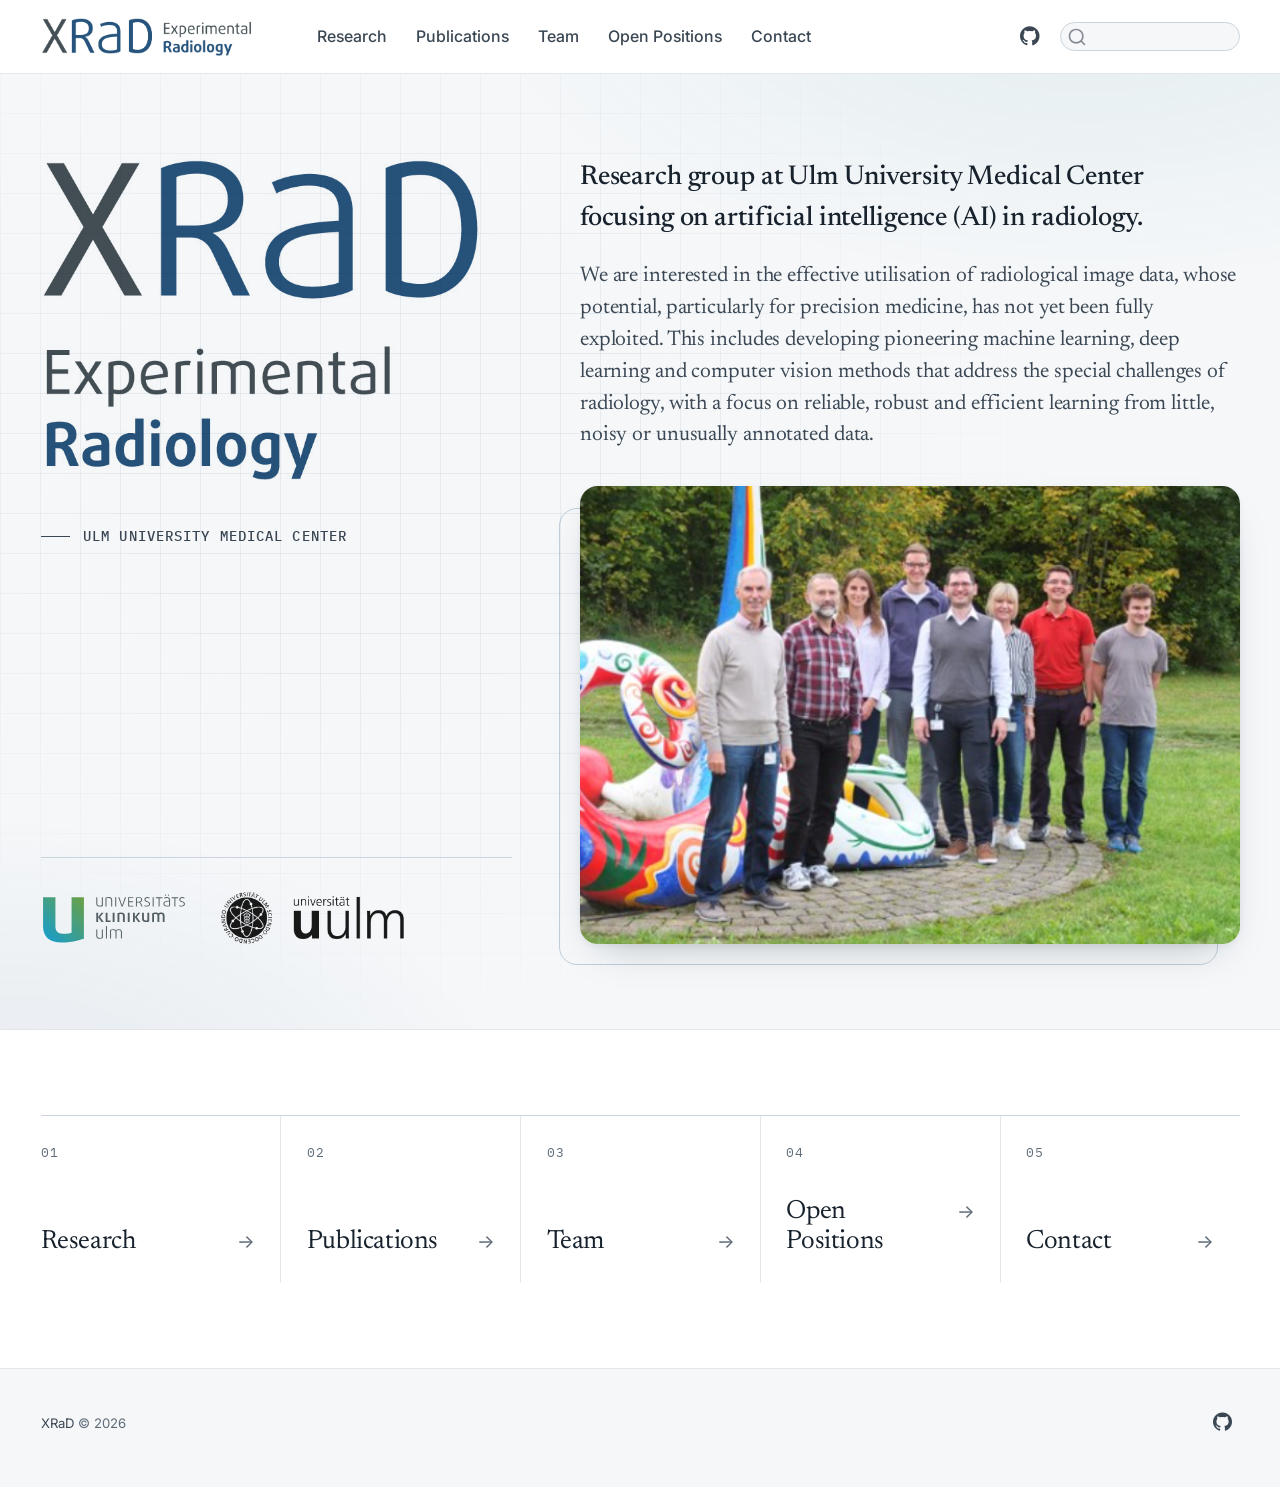
==== commit 8b8627a5: "slightly change layout" ====
--- a/docs/index.html
+++ b/docs/index.html
@@ -158,7 +158,8 @@
 </div>
 </div>
 <div class="hero-statement">
-<p>The vision of our newly founded “Experimental Radiology” section is the effective utilisation of radiological imaging. The potential of image data has not yet been fully utilised, particularly with regard to precision medicine. We are therefore working on pioneering and innovative methods in the field of machine learning, deep learning and computer vision to address the special challenges in radiology and thus enable better utilisation of data. Our special focus is on pioneering techniques for reliable, robust and efficient learning, especially with little, noisy or unusually annotated data.</p>
+<p><span class="hero-tagline">Research group at Ulm University Medical Center focusing on artificial intelligence (AI) in radiology.</span></p>
+<p>We are interested in the effective utilisation of radiological image data, whose potential, particularly for precision medicine, has not yet been fully exploited. This includes developing pioneering machine learning, deep learning and computer vision methods that address the special challenges of radiology, with a focus on reliable, robust and efficient learning from little, noisy or unusually annotated data.</p>
 </div>
 <div class="hero-photo">
 <p><img src="files/images/group_photo.png" class="img-fluid" alt="XRaD group photo"></p>
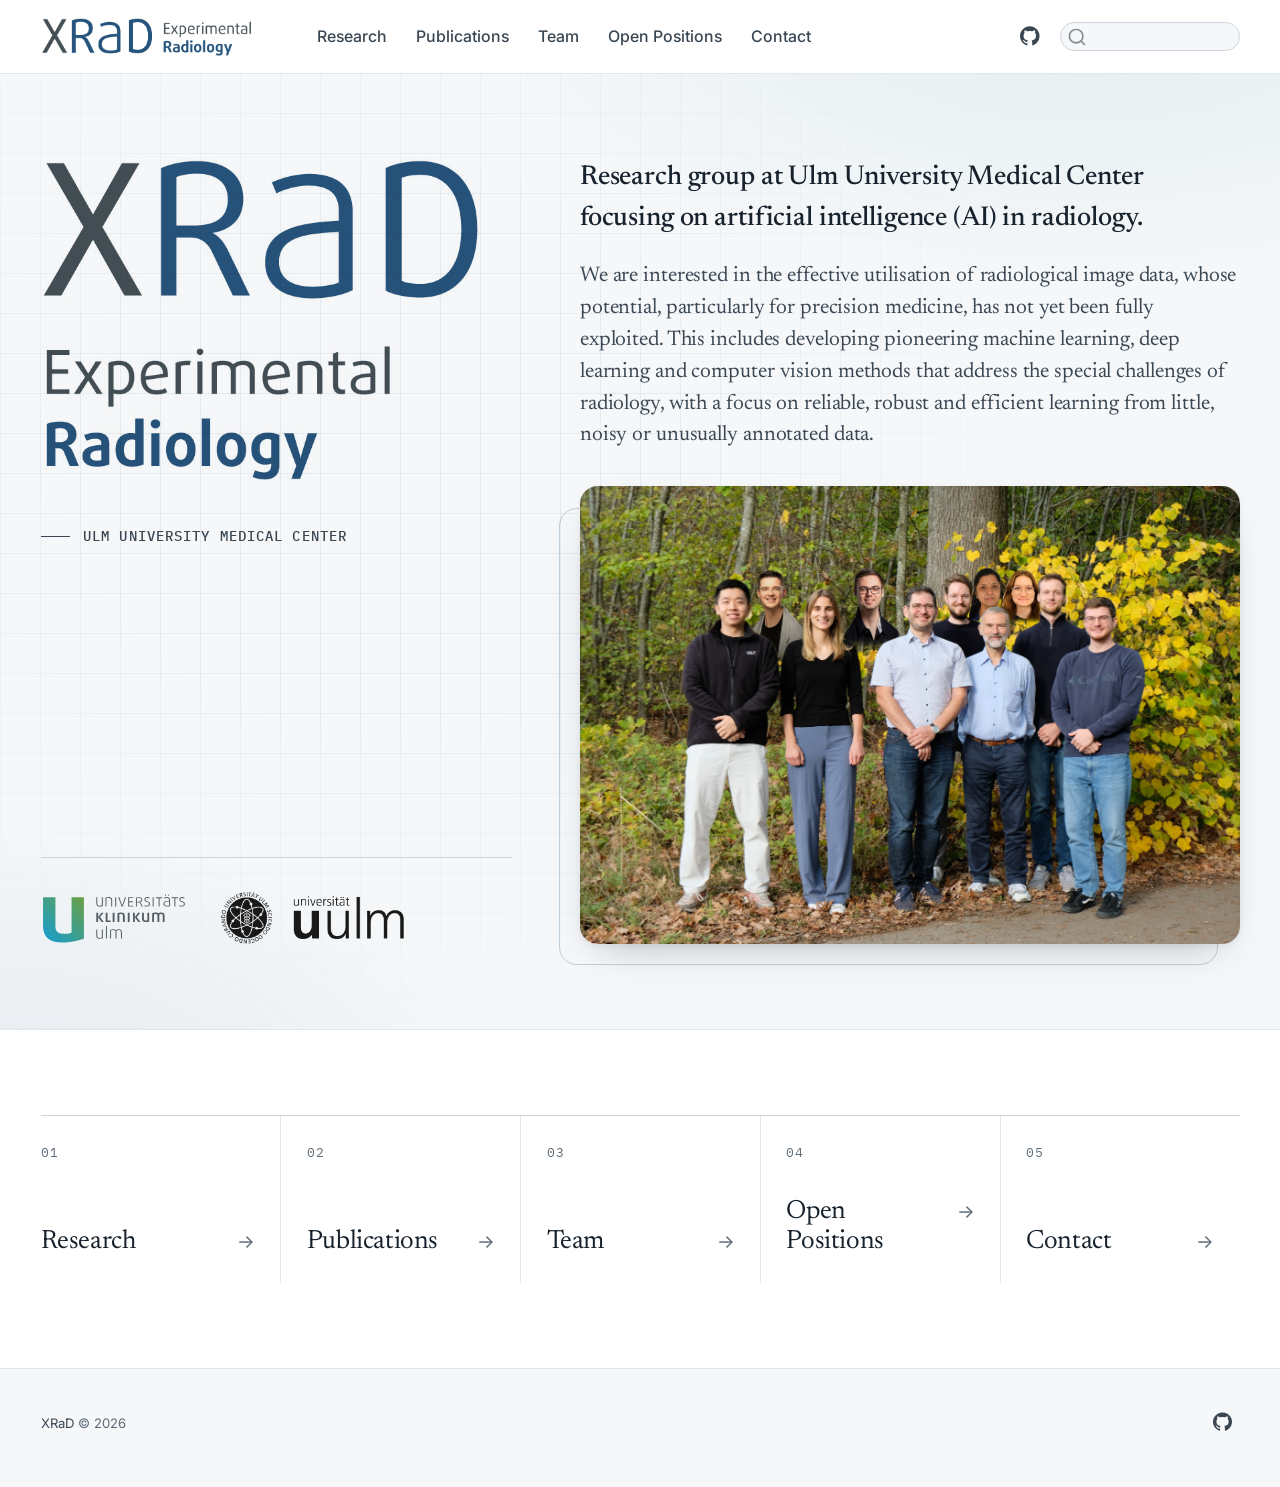
==== commit 31839e89: "update group photo" ====
--- a/docs/index.html
+++ b/docs/index.html
@@ -162,7 +162,7 @@
 <p>We are interested in the effective utilisation of radiological image data, whose potential, particularly for precision medicine, has not yet been fully exploited. This includes developing pioneering machine learning, deep learning and computer vision methods that address the special challenges of radiology, with a focus on reliable, robust and efficient learning from little, noisy or unusually annotated data.</p>
 </div>
 <div class="hero-photo">
-<p><img src="files/images/group_photo.png" class="img-fluid" alt="XRaD group photo"></p>
+<p><img src="files/images/group_photo.JPG" class="img-fluid" alt="XRaD group photo"></p>
 </div>
 </div>
 <div class="home-links">
